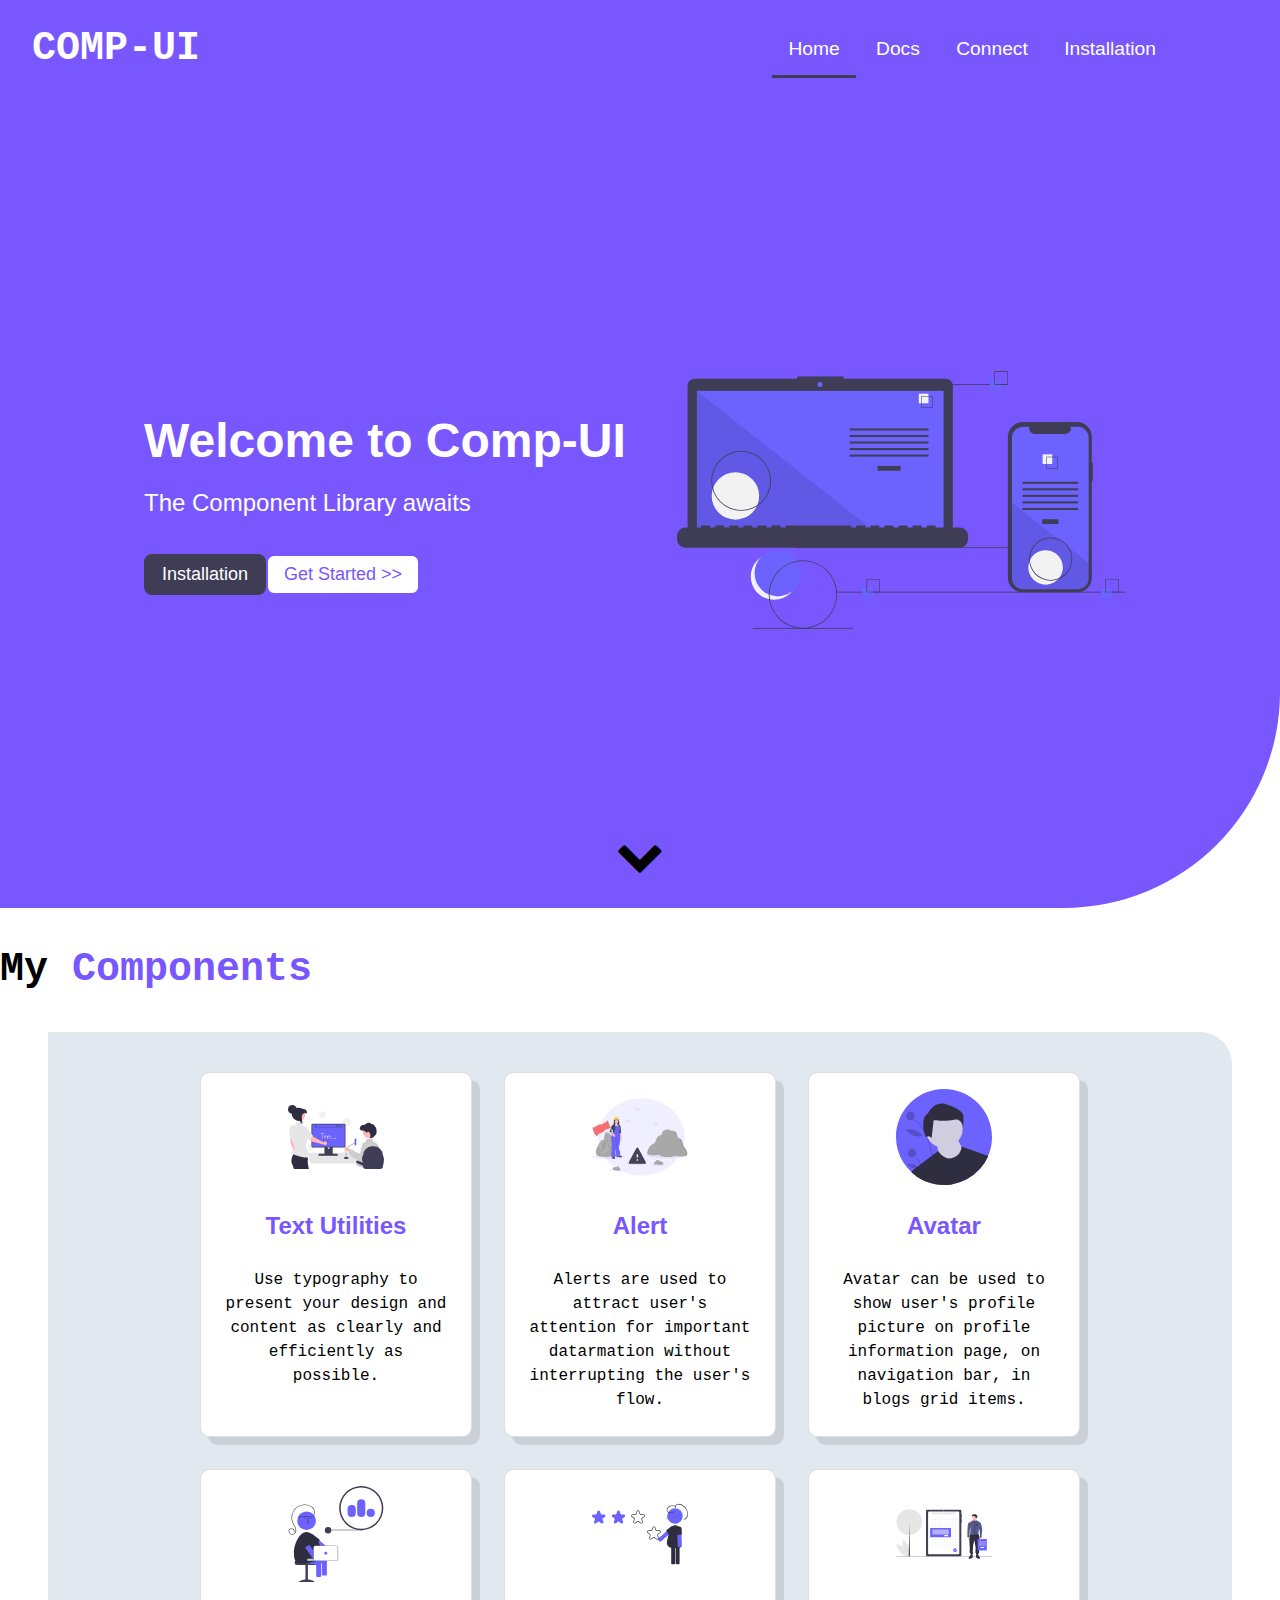
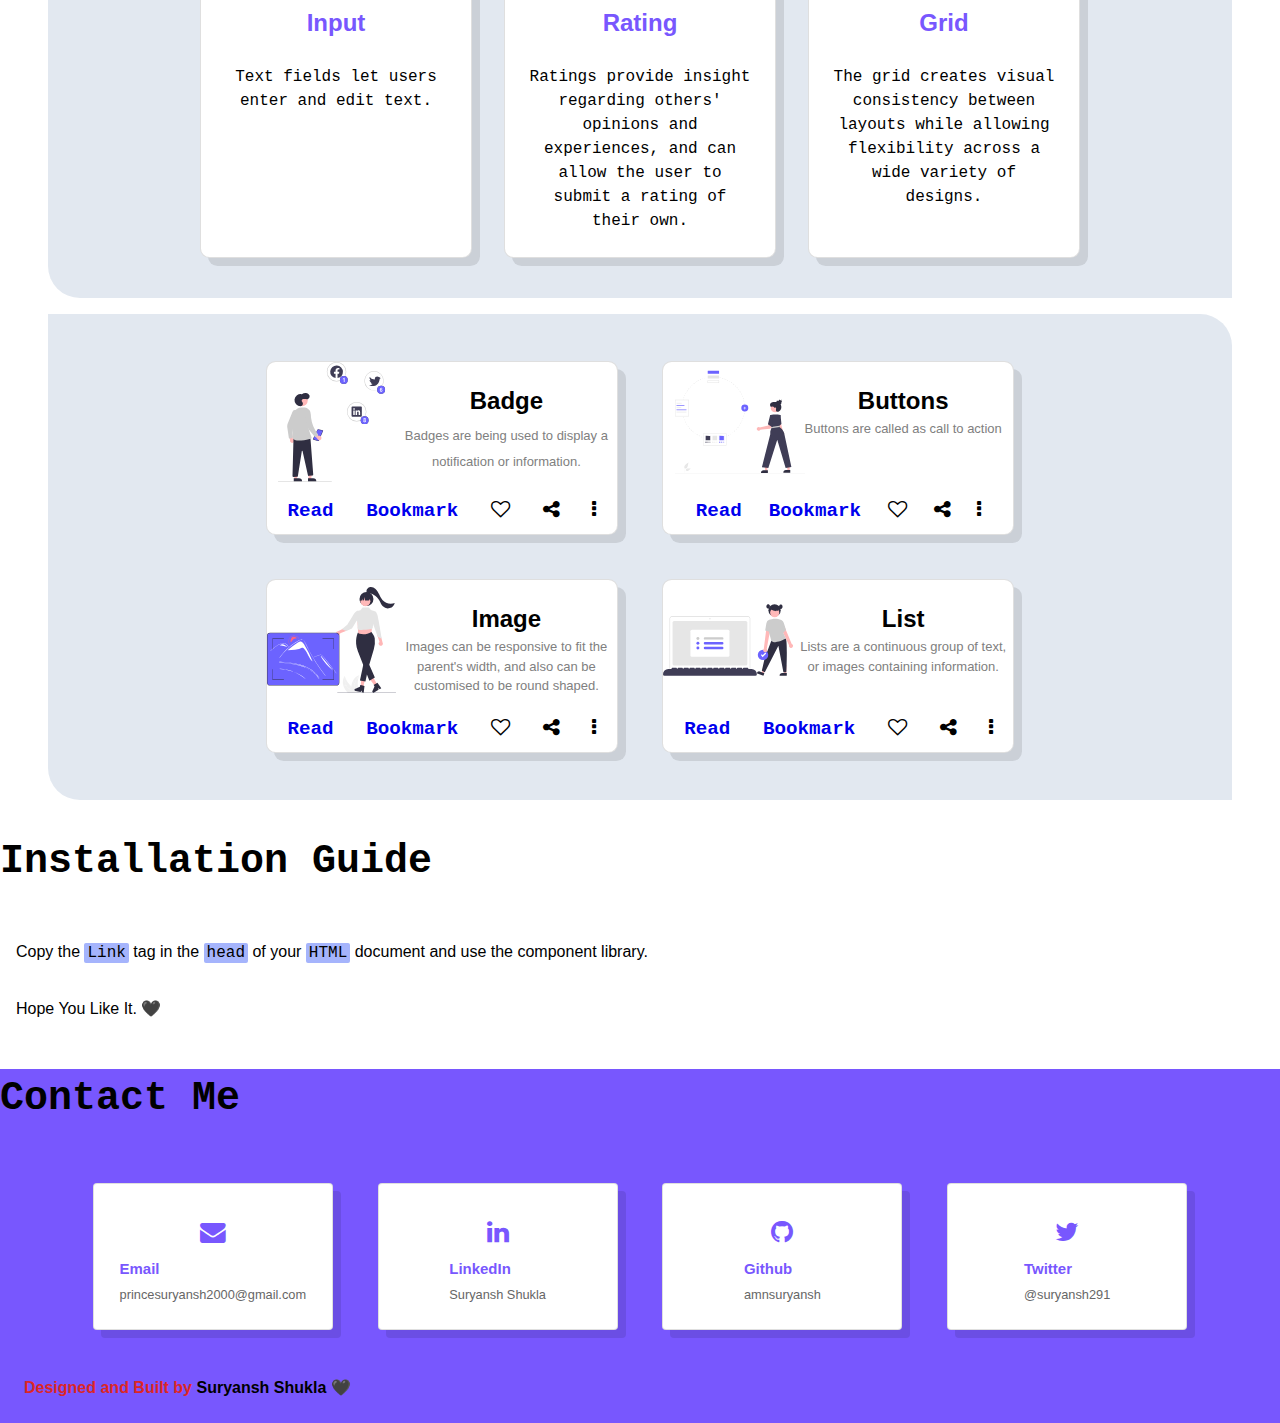
==== index.html @ 0c231077 "chore: created index.html, base.css and assets" ====
<!DOCTYPE html>
<html lang="en">

<head>
    <meta charset="UTF-8">
    <meta http-equiv="X-UA-Compatible" content="IE=edge">
    <meta name="viewport" content="width=device-width, initial-scale=1.0">
    <link rel="stylesheet" href="https://cdnjs.cloudflare.com/ajax/libs/font-awesome/4.7.0/css/font-awesome.min.css" />
    <link rel="stylesheet" href="style.css">
    <link rel="shortcut icon" href="favicon.ico" type="image/x-icon">
    <title>COMP-UI | Home</title>
</head>

<body>
    <nav class="navbar">
        <a class="navbar-brand" href="#">
            <p class="brand-head wh-text">COMP-UI</p>
        </a>
        <div class="collapse navbar-collapse" id="collapsibleNavbar">
            <ul class="navbar-nav ml-auto">
                <li class="navbar-item">
                    <a class="nav-link active wh-text" href="#home">Home</a>
                </li>
                <li class="navbar-item">
                    <a class="nav-link wh-text" href="#components">Docs</a>
                </li>
                <li class="navbar-item">
                    <a class="nav-link wh-text" href="#footer">Connect</a>
                </li>
                <li class="navbar-item">
                    <a class="nav-link wh-text" href="#installation">Installation</a>
                </li>
            </ul>
        </div>
    </nav>


    <section class="home align-items-center" id="home">
        <div class="container">
            <div class="align-items-center">
                <div class="fg-7">
                    <div class="home-text">
                        <p class="cta-head">Welcome to Comp-UI</p>
                        <p class="cta-sub-head">The Component Library awaits</p>
                        <div class="home-btn">
                            <a href="#installation" class="btn-link"><button class="btn btn-primary">Installation</button></a>
                            <a href="#components" class="btn-link"><button class="btn btn-secondary">Get Started >></button></a>
                        </div>
                    </div>
                </div>
                <div class="fg-5 text-center">
                    <div class="home-img">
                        <img class="hero-img" src="/assets/hero-img.svg" alt="code-svg">
                    </div>
                </div>
            </div>
        </div>
        <p class="arrow"><a href="#components" class="comp-link"><i class="fa fa-chevron-down" id="fa"></i></a></p>
    </section>


    <section class="component" id="components">
        <h1 class="c-head text-center">My <span class="col-ch">Components</span></h1>
        <div class="c-container contact">
            <div class="row2">
                <a href="text-utility.html" class="comp-link mar-1">
                    <div class="v-card">
                        <div class="icon text-center"><img class="vc-img" src="/assets/text-utility-img.svg" alt="card"></div>
                        <h3 class="c-hero text-center">Text Utilities</h3>
                        <p class="m-text text-justify c-para">Use typography to present your design and content as clearly and efficiently as possible.</p>
                    </div>
                </a>
                <a href="/components/alert/alert.html" class="comp-link mar-1">
                    <div class="v-card">
                        <div class="icon text-center"><img class="vc-img" src="/assets/alert-img.svg" alt="card"></div>
                        <h3 class="c-hero text-center">Alert</h3>
                        <p class="m-text text-justify c-para">Alerts are used to attract user's attention for important datarmation without interrupting the user's flow.</p>
                    </div>
                </a>
                <a href="avatar.html" class="comp-link mar-1">
                    <div class="v-card">
                        <div class="icon text-center"><img class="vc-img" src="/assets/avatar-1.svg" alt="card"></div>
                        <h3 class="c-hero text-center">Avatar</h3>
                        <p class="m-text text-justify c-para">Avatar can be used to show user's profile picture on profile information page, on navigation bar, in blogs grid items.</p>
                    </div>
                </a>
                <a href="input.html" class="comp-link mar-1">
                    <div class="v-card">
                        <div class="icon text-center"><img class="vc-img" src="/assets/input-img.svg" alt="card"></div>
                        <h3 class="c-hero text-center">Input</h3>
                        <p class="m-text text-justify c-para">Text fields let users enter and edit text.</p>
                    </div>
                </a>
                <a href="rating.html" class="comp-link mar-1">
                    <div class="v-card">
                        <div class="icon text-center"><img class="vc-img" src="/assets/rating-img.svg" alt="card"></div>
                        <h3 class="c-hero text-center">Rating</h3>
                        <p class="m-text text-justify c-para">Ratings provide insight regarding others' opinions and experiences, and can allow the user to submit a rating of their own.</p>
                    </div>
                </a>
                <a href="grid-component.html" class="comp-link mar-1">
                    <div class="v-card">
                        <div class="icon text-center"><img class="vc-img" src="/assets/grid-comp.svg" alt="card"></div>
                        <h3 class="c-hero text-center">Grid</h3>
                        <p class="m-text text-justify c-para">The grid creates visual consistency between layouts while allowing flexibility across a wide variety of designs.</p>
                    </div>
                </a>
            </div>
        </div>
    </section>


    <section class="component">
        <div class="c-container contact">
            <div class="row2">
                <div class="hc-card">
                    <div class="itachi-card-2">
                        <div class="horizontal">
                            <div class="_img"><img class="h-img" src="/assets/badge-img.svg" alt="itachi" /></div>
                            <div class="_head">
                                <a href="badge.html" class="comp-link">
                                    <div class="uchiha">Badge</div>
                                </a>
                                <sub class="place">Badges are being used to display a notification or information.</sub>
                            </div>
                        </div>
                        <div class="links">
                            <a class="_read c-h-link" href="/">Read</a>
                            <a class="_mark c-h-link" href="/">Bookmark</a>
                            <a class=" c-h-link"><i class="fa fa-heart-o"></i></a>
                            <a class=" c-h-link"><i class="fa fa-share-alt"></i></a>
                            <a class=" c-h-link"><i class="fa fa-ellipsis-v"></i></a>
                        </div>
                    </div>
                </div>
                <div class="hc-card">
                    <div class="itachi-card-2">
                        <div class="horizontal">
                            <div class="_img"><img class="h-img" src="/assets/button-img.svg" alt="itachi" /></div>
                            <div class="_head">
                                <a href="button.html" class="comp-link">
                                    <div class="uchiha">Buttons</div>
                                </a>
                                <div class="place">Buttons are called as call to action</div>
                            </div>
                        </div>
                        <div class="links">
                            <a class="_read c-h-link" href="/">Read</a>
                            <a class="_mark c-h-link" href="/">Bookmark</a>
                            <a class=" c-h-link"><i class="fa fa-heart-o"></i></a>
                            <a class=" c-h-link"><i class="fa fa-share-alt"></i></a>
                            <a class=" c-h-link"><i class="fa fa-ellipsis-v"></i></a>
                        </div>
                    </div>
                </div>
                <div class="hc-card">
                    <div class="itachi-card-2">
                        <div class="horizontal">
                            <div class="_img"><img class="h-img" src="/assets/image-1.svg" alt="itachi" /></div>
                            <div class="_head">
                                <a href="image.html" class="comp-link">
                                    <div class="uchiha">Image</div>
                                </a>
                                <div class="place">Images can be responsive to fit the parent's width, and also can be customised to be round shaped.</div>
                            </div>
                        </div>
                        <div class="links">
                            <a class="_read c-h-link" href="/">Read</a>
                            <a class="_mark c-h-link" href="/">Bookmark</a>
                            <a class=" c-h-link"><i class="fa fa-heart-o"></i></a>
                            <a class=" c-h-link"><i class="fa fa-share-alt"></i></a>
                            <a class=" c-h-link"><i class="fa fa-ellipsis-v"></i></a>
                        </div>
                    </div>
                </div>
                <div class="hc-card">
                    <div class="itachi-card-2">
                        <div class="horizontal">
                            <div class="_img"><img class="h-img" src="/assets/list-img-2.svg" alt="itachi" /></div>
                            <div class="_head">
                                <a href="list.html" class="comp-link">
                                    <div class="uchiha">List</div>
                                </a>
                                <div class="place">Lists are a continuous group of text, or images containing information.</div>
                            </div>
                        </div>
                        <div class="links">
                            <a class="_read c-h-link" href="/">Read</a>
                            <a class="_mark c-h-link" href="/">Bookmark</a>
                            <a class=" c-h-link"><i class="fa fa-heart-o"></i></a>
                            <a class=" c-h-link"><i class="fa fa-share-alt"></i></a>
                            <a class=" c-h-link"><i class="fa fa-ellipsis-v"></i></a>
                        </div>
                    </div>
                </div>
            </div>
        </div>
    </section>


    <section class="comp-container" id="installation">
        <h1 class="c-head text-center">Installation Guide</h1>
        <div class="description h5">
            Copy the <code>Link</code> tag in the <code>head</code> of your <code>HTML</code> document and use the component library.
        </div>
        <div class="text-center">

        </div>
        <div class="description h5">
            <div class="colored-text">Hope You Like It. 🖤</div>
        </div>
    </section>

    <footer class="footer" id="footer">
        <h1 class="c-head text-center">Contact Me</h1>
        <div class="contact">
            <div class="row2">
                <div class="card">
                    <div class="contact-icon">
                        <a class="contact-link" href="mailto:princesuryansh2000@gmail.com" target="_blank"><i class="fa fa-envelope"></i></a>
                    </div>
                    <div class="data text-center">
                        <h3><a class="contact-link" href="mailto:princesuryansh2000@gmail.com" target="_blank">Email</a></h3>
                        <span class="span">princesuryansh2000@gmail.com</span>
                    </div>
                </div>
                <div class="card">
                    <div class="contact-icon">
                        <a class="contact-link" href="https://www.linkedin.com/in/suryansh-shukla-21b6a9194/" target="_blank"><i
                                class="fa fa-linkedin"></i></a>
                    </div>
                    <div class="data text-center">
                        <h3><a class="contact-link" href="https://www.linkedin.com/in/suryansh-shukla-21b6a9194/" target="_blank">LinkedIn</a></h3>
                        <span class="span">Suryansh Shukla</span>
                    </div>
                </div>
                <div class="card">
                    <div class="contact-icon">
                        <a class="contact-link" href="https://github.com/amnsuryansh" target="_blank"><i class="fa fa-github"></i></a>
                    </div>
                    <div class="data text-center">
                        <h3><a class="contact-link" href="https://github.com/amnsuryansh" target="_blank">Github</a></h3>
                        <span class="span">amnsuryansh</span>
                    </div>
                </div>
                <div class="card">
                    <div class="contact-icon">
                        <a class="contact-link" href="https://twitter.com/suryansh291" target="_blank"><i class="fa fa-twitter"></i></a>
                    </div>
                    <div class="data text-center">
                        <h3><a class="contact-link" href="https://twitter.com/suryansh291" target="_blank">Twitter</a></h3>
                        <span class="span">@suryansh291</span>
                    </div>
                </div>
            </div>
        </div>
        <h2 class="f-h2 text-center">Designed and Built by <span class="f-name">Suryansh Shukla 🖤 </span></h2>
    </footer>
</body>

</html>
---- style.css ----
@import url("./styles/base.css");
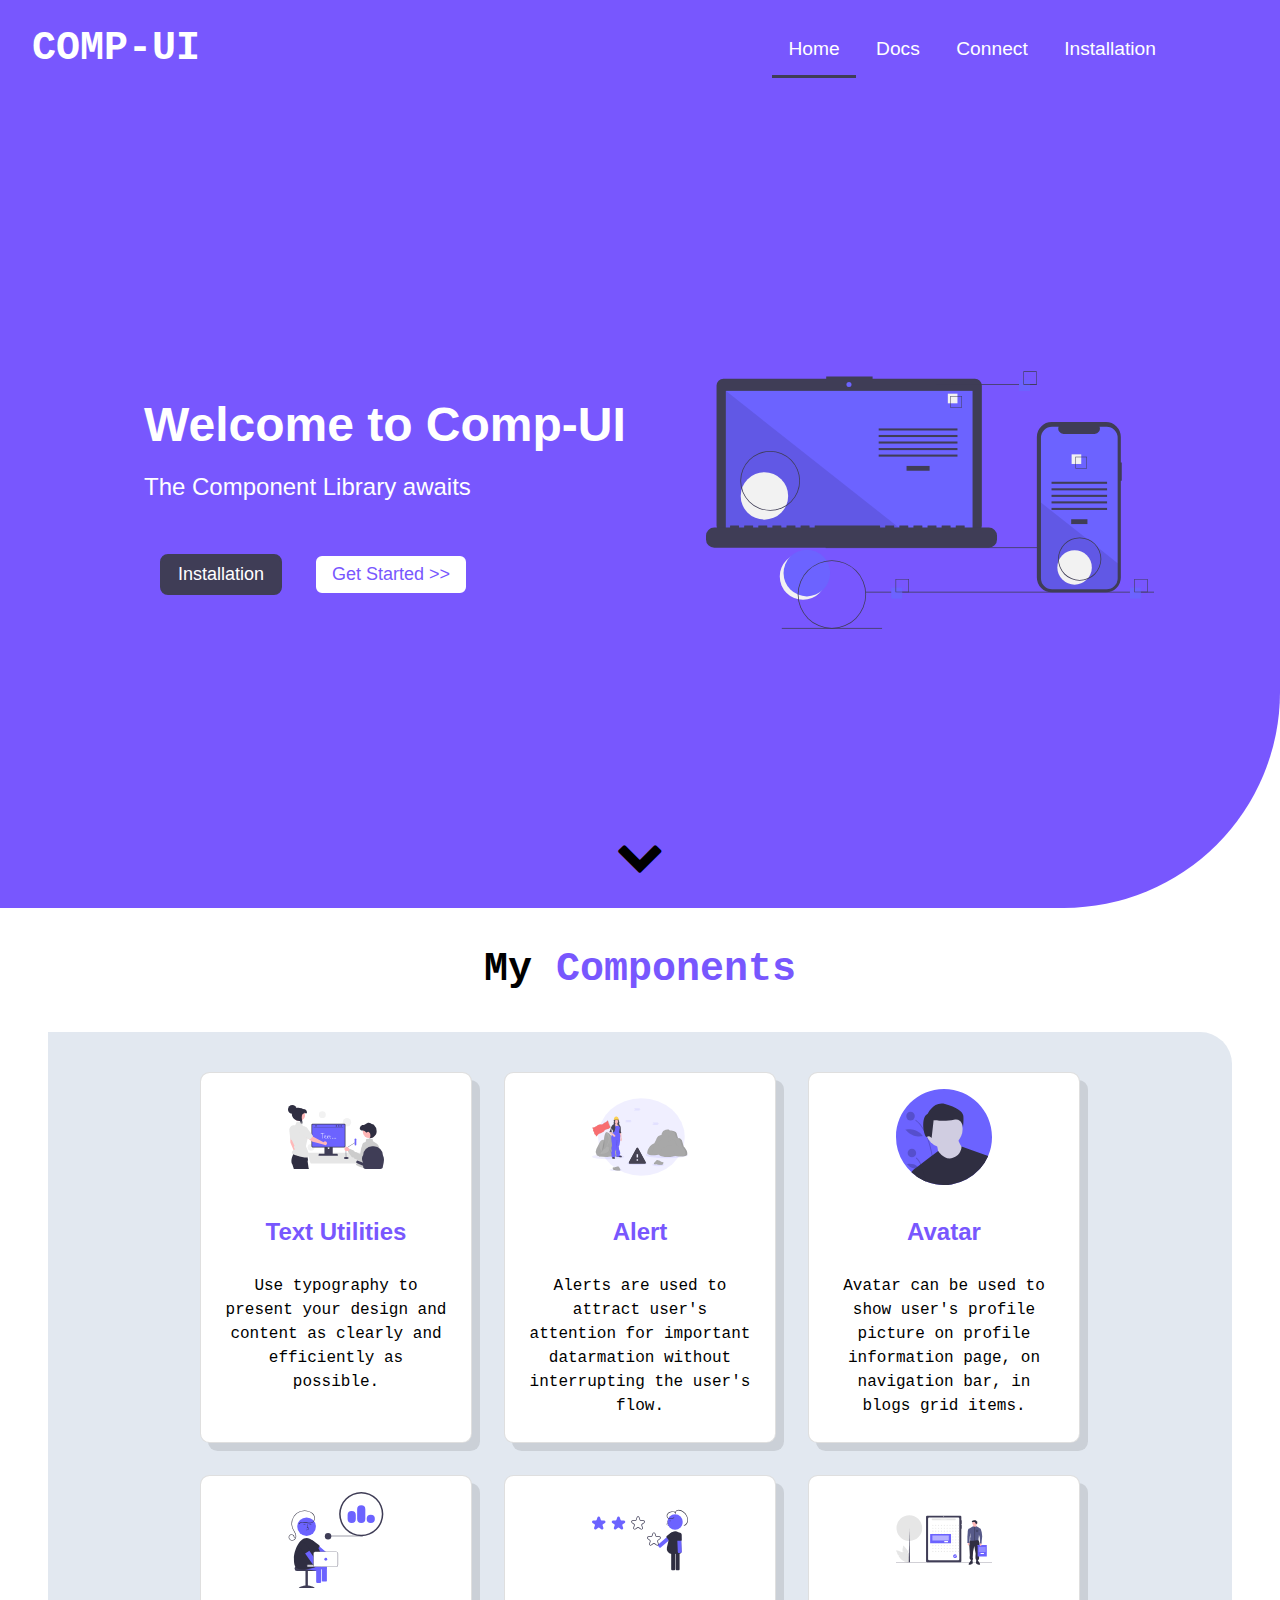
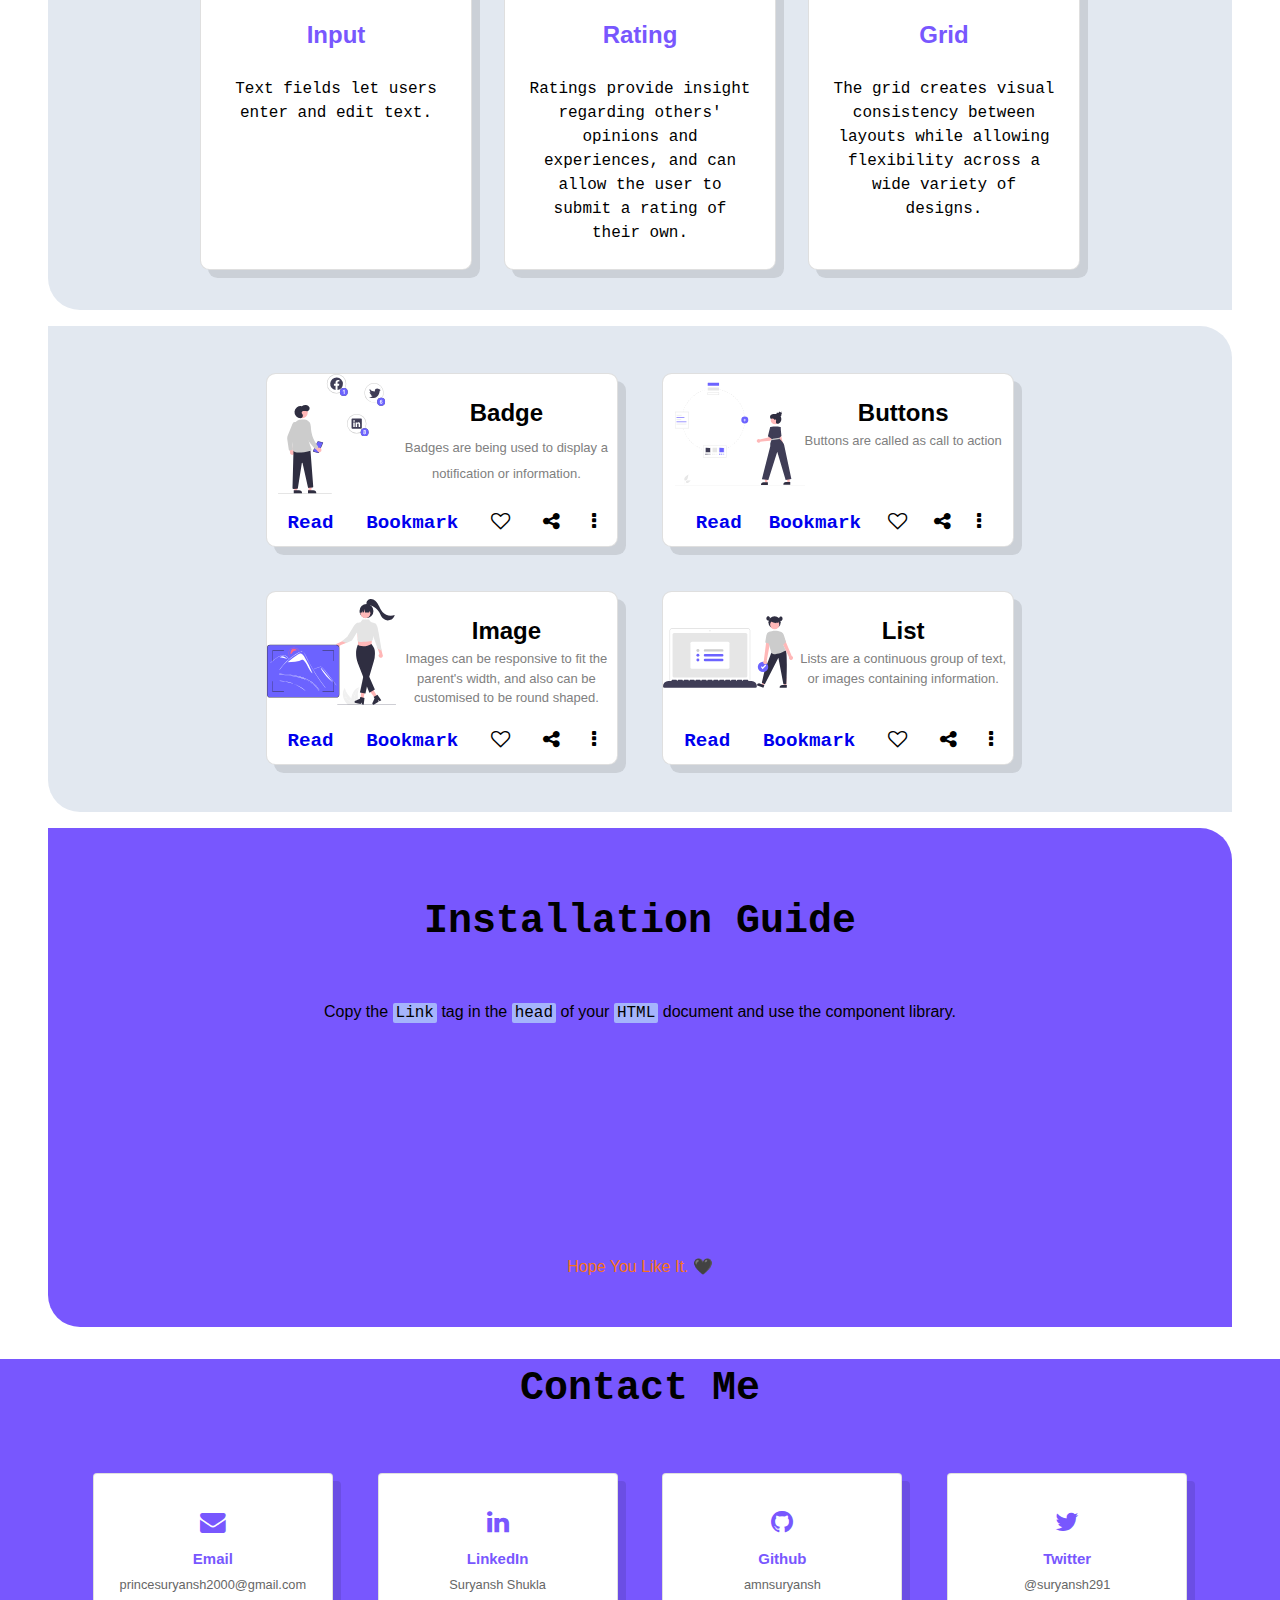
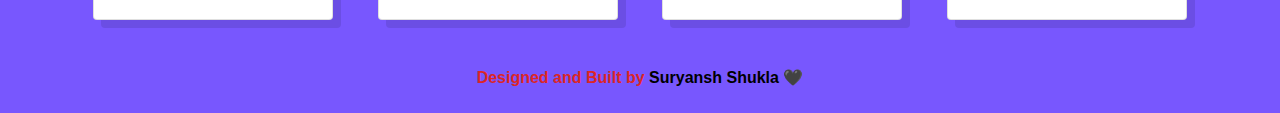
==== commit 131be8a4: "feat:added base.css in installation guide" ====
--- a/index.html
+++ b/index.html
@@ -43,8 +43,10 @@
                         <p class="cta-head">Welcome to Comp-UI</p>
                         <p class="cta-sub-head">The Component Library awaits</p>
                         <div class="home-btn">
-                            <a href="#installation" class="btn-link"><button class="btn btn-primary">Installation</button></a>
-                            <a href="#components" class="btn-link"><button class="btn btn-secondary">Get Started >></button></a>
+                            <a href="#installation" class="btn-link"><button
+                                    class="btn btn-primary">Installation</button></a>
+                            <a href="#components" class="btn-link"><button class="btn btn-secondary">Get Started
+                                    >></button></a>
                         </div>
                     </div>
                 </div>
@@ -65,7 +67,8 @@
             <div class="row2">
                 <a href="text-utility.html" class="comp-link mar-1">
                     <div class="v-card">
-                        <div class="icon text-center"><img class="vc-img" src="/assets/text-utility-img.svg" alt="card"></div>
+                        <div class="icon text-center"><img class="vc-img" src="/assets/text-utility-img.svg" alt="card">
+                        </div>
                         <h3 class="c-hero text-center">Text Utilities</h3>
                         <p class="m-text text-justify c-para">Use typography to present your design and content as clearly and efficiently as possible.</p>
                     </div>
@@ -181,7 +184,8 @@
                                 <a href="list.html" class="comp-link">
                                     <div class="uchiha">List</div>
                                 </a>
-                                <div class="place">Lists are a continuous group of text, or images containing information.</div>
+                                <div class="place">Lists are a continuous group of text, or images containing information.
+                                </div>
                             </div>
                         </div>
                         <div class="links">
@@ -204,7 +208,9 @@
             Copy the <code>Link</code> tag in the <code>head</code> of your <code>HTML</code> document and use the component library.
         </div>
         <div class="text-center">
-
+            <iframe src="https://carbon.now.sh/embed?bg=rgba%28120%2C87%2C254%2C1%29&t=twilight&wt=none&l=auto&width=680&ds=false&dsyoff=20px&dsblur=68px&wc=true&wa=true&pv=56px&ph=56px&ln=false&fl=1&fm=Fira+Code&fs=14px&lh=152%25&si=false&es=2x&wm=false&code=https%253A%252F%252Fsuryansh-compui.netlify.app%252Fstyles%252Fbase.css%2520%2520%2520%2520%2520%2520%2520%2520%2520%2520%2520%2520%2520%2520%2520%2520%2520%2520%2520%2520%2520%2520%2520%2520%2520%2520%2520%2520%2520%2520%2520%2520%2520%2520%2520%2520%2520%2520%2520%2520%2520%2520%2520%2520%2520%2520%2520%2520%2520%2520%2520%2520%2520"
+                style="width: 1024px; height: 191px; border:0; transform: scale(1); overflow:hidden;" sandbox="allow-scripts allow-same-origin">
+            </iframe>
         </div>
         <div class="description h5">
             <div class="colored-text">Hope You Like It. 🖤</div>
@@ -217,17 +223,18 @@
             <div class="row2">
                 <div class="card">
                     <div class="contact-icon">
-                        <a class="contact-link" href="mailto:princesuryansh2000@gmail.com" target="_blank"><i class="fa fa-envelope"></i></a>
-                    </div>
-                    <div class="data text-center">
-                        <h3><a class="contact-link" href="mailto:princesuryansh2000@gmail.com" target="_blank">Email</a></h3>
+                        <a class="contact-link" href="mailto:princesuryansh2000@gmail.com" target="_blank"><i
+                                class="fa fa-envelope"></i></a>
+                    </div>
+                    <div class="data text-center">
+                        <h3><a class="contact-link" href="mailto:princesuryansh2000@gmail.com" target="_blank">Email</a>
+                        </h3>
                         <span class="span">princesuryansh2000@gmail.com</span>
                     </div>
                 </div>
                 <div class="card">
                     <div class="contact-icon">
-                        <a class="contact-link" href="https://www.linkedin.com/in/suryansh-shukla-21b6a9194/" target="_blank"><i
-                                class="fa fa-linkedin"></i></a>
+                        <a class="contact-link" href="https://www.linkedin.com/in/suryansh-shukla-21b6a9194/" target="_blank"><i class="fa fa-linkedin"></i></a>
                     </div>
                     <div class="data text-center">
                         <h3><a class="contact-link" href="https://www.linkedin.com/in/suryansh-shukla-21b6a9194/" target="_blank">LinkedIn</a></h3>
@@ -236,19 +243,23 @@
                 </div>
                 <div class="card">
                     <div class="contact-icon">
-                        <a class="contact-link" href="https://github.com/amnsuryansh" target="_blank"><i class="fa fa-github"></i></a>
-                    </div>
-                    <div class="data text-center">
-                        <h3><a class="contact-link" href="https://github.com/amnsuryansh" target="_blank">Github</a></h3>
+                        <a class="contact-link" href="https://github.com/amnsuryansh" target="_blank"><i
+                                class="fa fa-github"></i></a>
+                    </div>
+                    <div class="data text-center">
+                        <h3><a class="contact-link" href="https://github.com/amnsuryansh" target="_blank">Github</a>
+                        </h3>
                         <span class="span">amnsuryansh</span>
                     </div>
                 </div>
                 <div class="card">
                     <div class="contact-icon">
-                        <a class="contact-link" href="https://twitter.com/suryansh291" target="_blank"><i class="fa fa-twitter"></i></a>
-                    </div>
-                    <div class="data text-center">
-                        <h3><a class="contact-link" href="https://twitter.com/suryansh291" target="_blank">Twitter</a></h3>
+                        <a class="contact-link" href="https://twitter.com/suryansh291" target="_blank"><i
+                                class="fa fa-twitter"></i></a>
+                    </div>
+                    <div class="data text-center">
+                        <h3><a class="contact-link" href="https://twitter.com/suryansh291" target="_blank">Twitter</a>
+                        </h3>
                         <span class="span">@suryansh291</span>
                     </div>
                 </div>
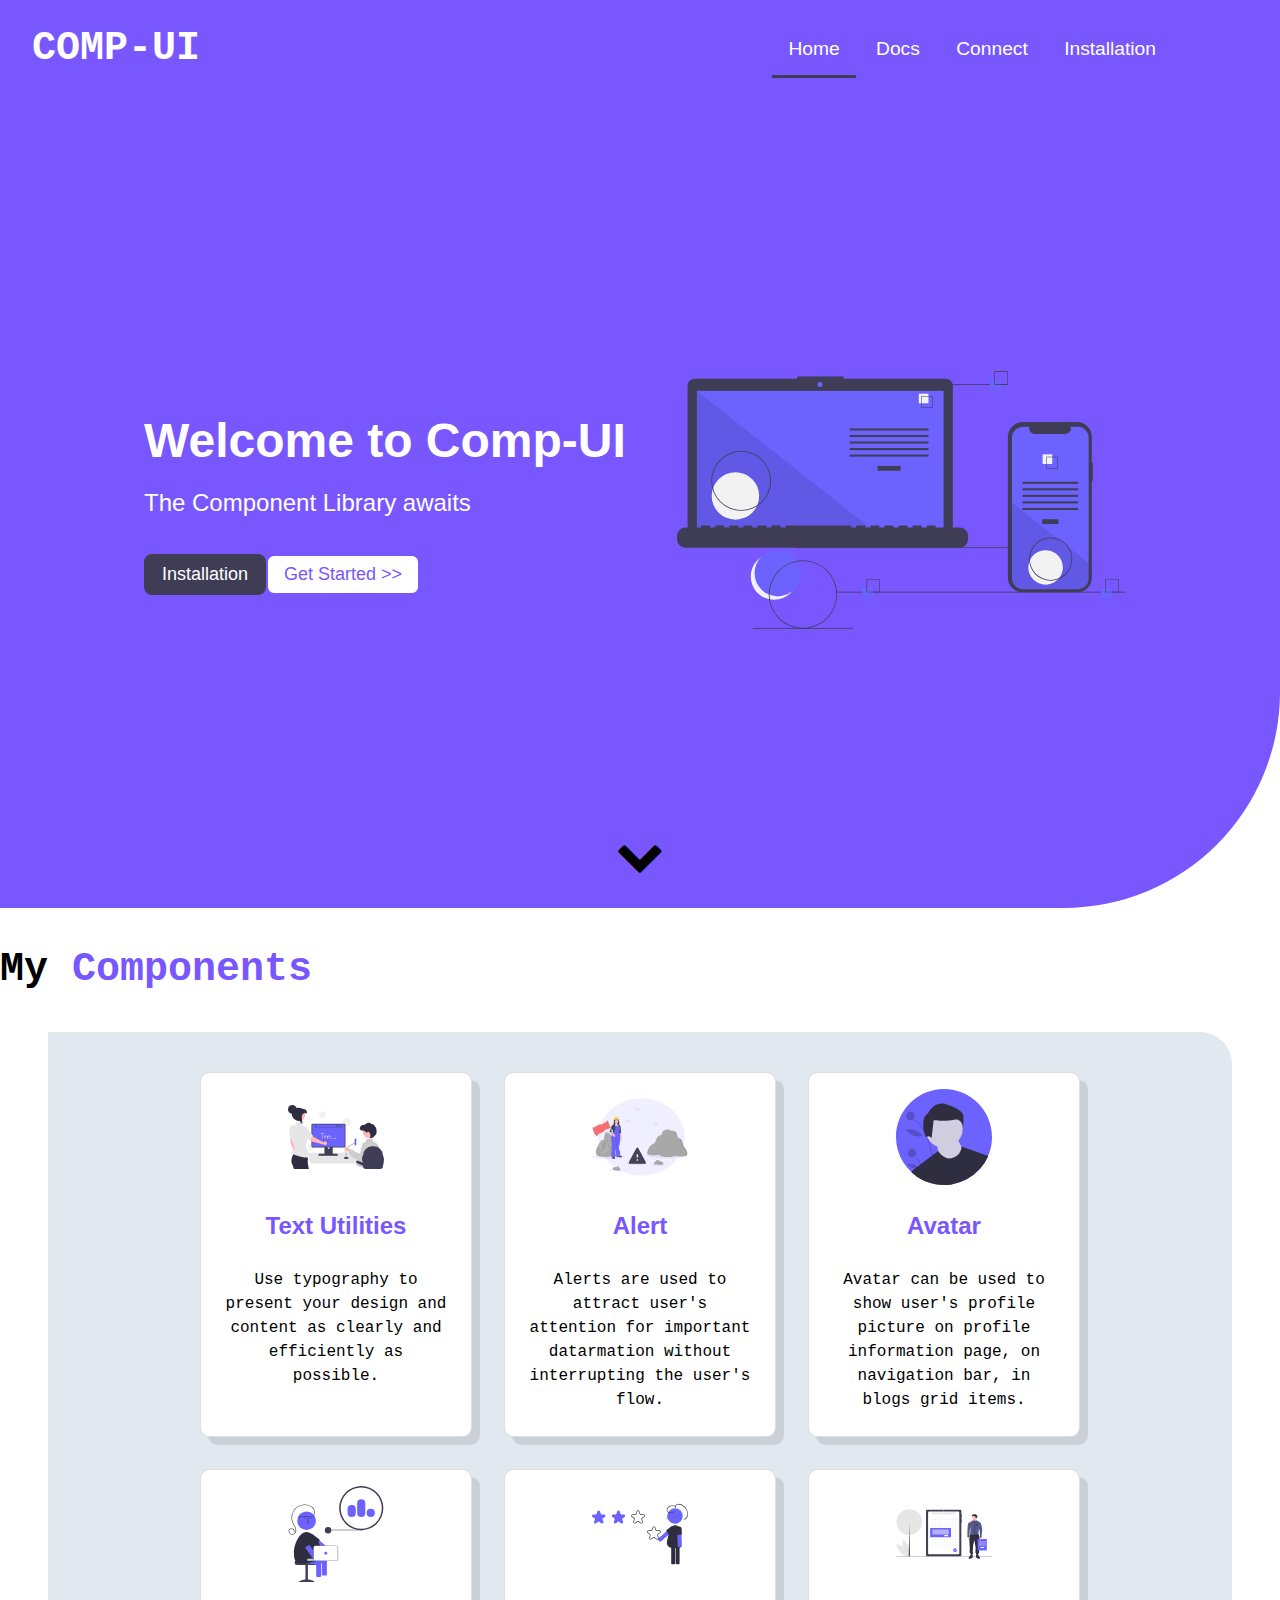
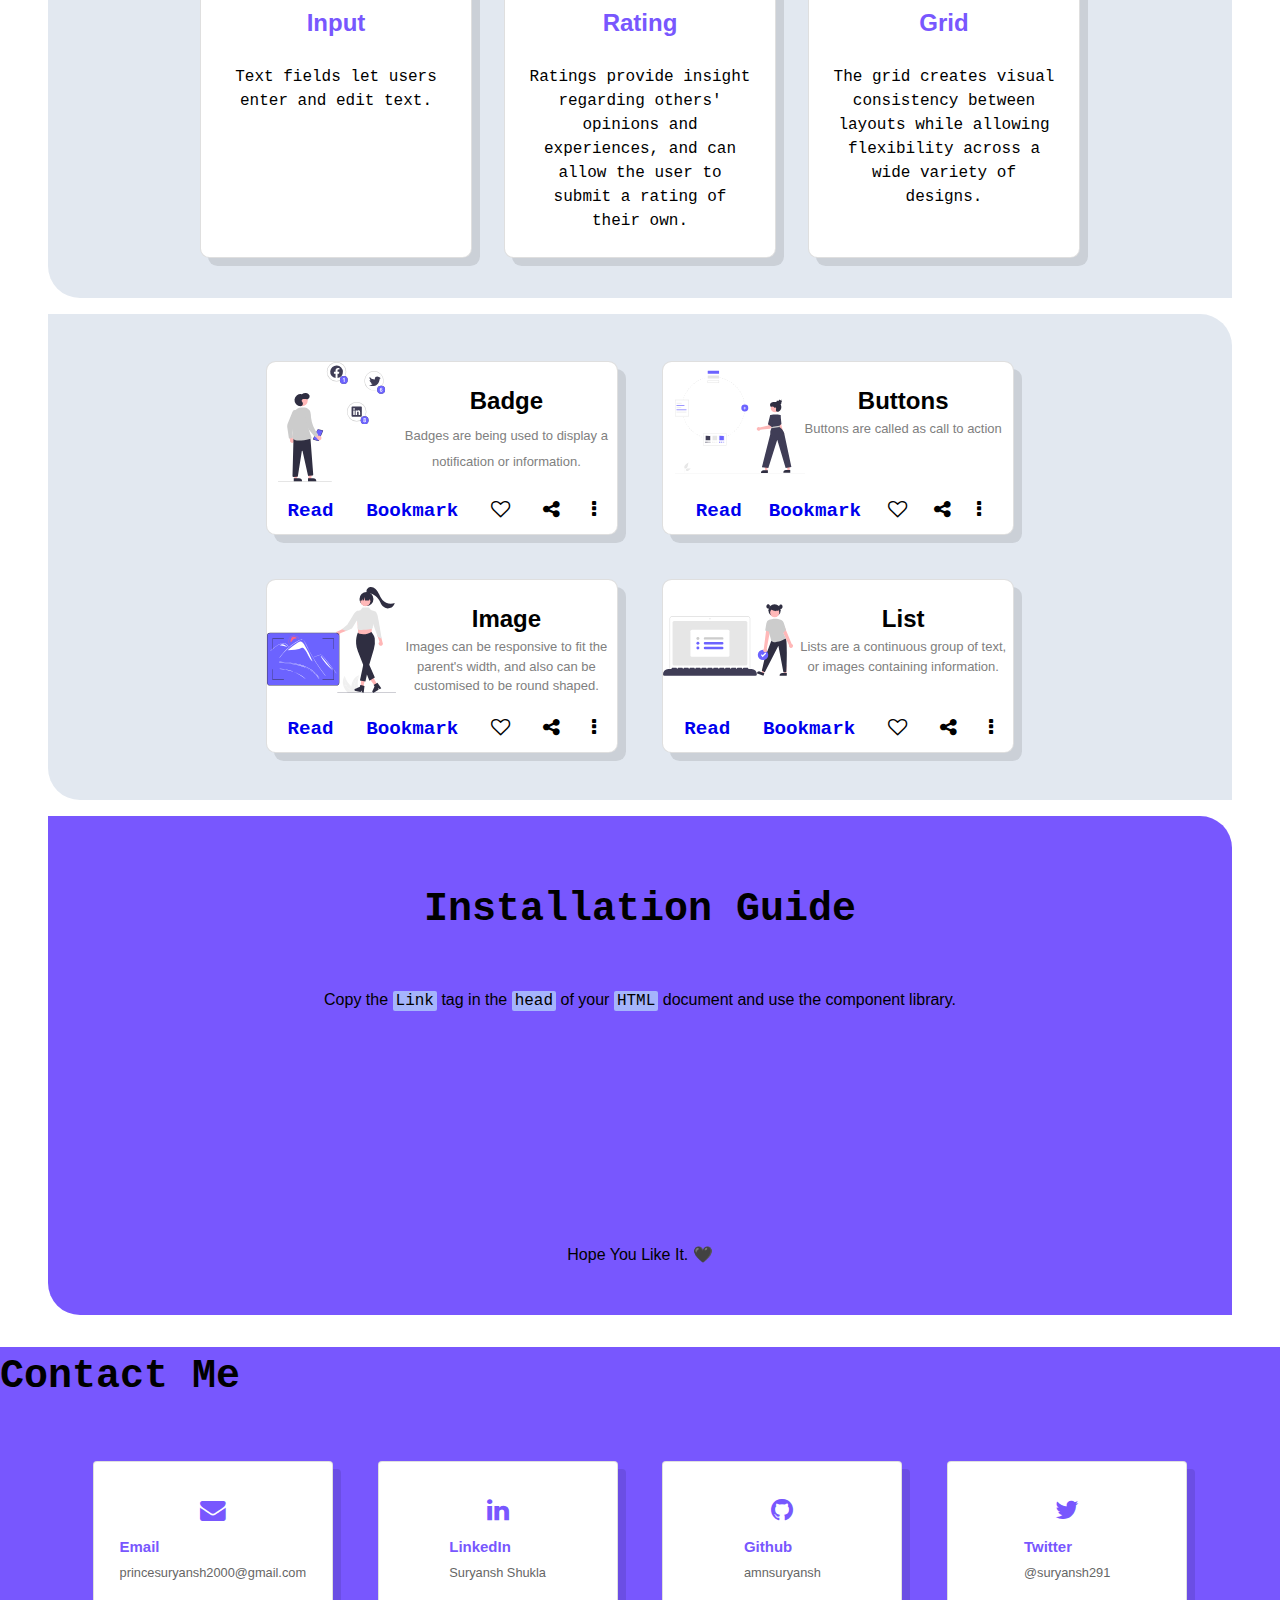
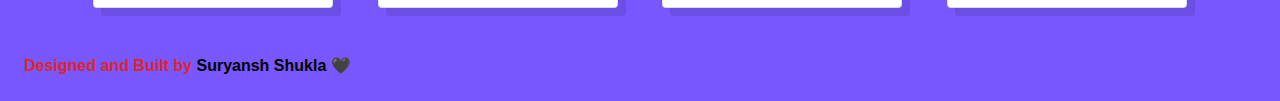
==== commit 298d8675: "assets chnage in path" ====
--- a/index.html
+++ b/index.html
@@ -52,7 +52,7 @@
                 </div>
                 <div class="fg-5 text-center">
                     <div class="home-img">
-                        <img class="hero-img" src="/assets/hero-img.svg" alt="code-svg">
+                        <img class="hero-img" src="./assets/hero-img.svg" alt="code-svg">
                     </div>
                 </div>
             </div>
@@ -67,7 +67,7 @@
             <div class="row2">
                 <a href="text-utility.html" class="comp-link mar-1">
                     <div class="v-card">
-                        <div class="icon text-center"><img class="vc-img" src="/assets/text-utility-img.svg" alt="card">
+                        <div class="icon text-center"><img class="vc-img" src="./assets/text-utility-img.svg" alt="card">
                         </div>
                         <h3 class="c-hero text-center">Text Utilities</h3>
                         <p class="m-text text-justify c-para">Use typography to present your design and content as clearly and efficiently as possible.</p>
@@ -75,35 +75,35 @@
                 </a>
                 <a href="/components/alert/alert.html" class="comp-link mar-1">
                     <div class="v-card">
-                        <div class="icon text-center"><img class="vc-img" src="/assets/alert-img.svg" alt="card"></div>
+                        <div class="icon text-center"><img class="vc-img" src="./assets/alert-img.svg" alt="card"></div>
                         <h3 class="c-hero text-center">Alert</h3>
                         <p class="m-text text-justify c-para">Alerts are used to attract user's attention for important datarmation without interrupting the user's flow.</p>
                     </div>
                 </a>
                 <a href="avatar.html" class="comp-link mar-1">
                     <div class="v-card">
-                        <div class="icon text-center"><img class="vc-img" src="/assets/avatar-1.svg" alt="card"></div>
+                        <div class="icon text-center"><img class="vc-img" src="./assets/avatar-1.svg" alt="card"></div>
                         <h3 class="c-hero text-center">Avatar</h3>
                         <p class="m-text text-justify c-para">Avatar can be used to show user's profile picture on profile information page, on navigation bar, in blogs grid items.</p>
                     </div>
                 </a>
                 <a href="input.html" class="comp-link mar-1">
                     <div class="v-card">
-                        <div class="icon text-center"><img class="vc-img" src="/assets/input-img.svg" alt="card"></div>
+                        <div class="icon text-center"><img class="vc-img" src="./assets/input-img.svg" alt="card"></div>
                         <h3 class="c-hero text-center">Input</h3>
                         <p class="m-text text-justify c-para">Text fields let users enter and edit text.</p>
                     </div>
                 </a>
                 <a href="rating.html" class="comp-link mar-1">
                     <div class="v-card">
-                        <div class="icon text-center"><img class="vc-img" src="/assets/rating-img.svg" alt="card"></div>
+                        <div class="icon text-center"><img class="vc-img" src="./assets/rating-img.svg" alt="card"></div>
                         <h3 class="c-hero text-center">Rating</h3>
                         <p class="m-text text-justify c-para">Ratings provide insight regarding others' opinions and experiences, and can allow the user to submit a rating of their own.</p>
                     </div>
                 </a>
                 <a href="grid-component.html" class="comp-link mar-1">
                     <div class="v-card">
-                        <div class="icon text-center"><img class="vc-img" src="/assets/grid-comp.svg" alt="card"></div>
+                        <div class="icon text-center"><img class="vc-img" src="./assets/grid-comp.svg" alt="card"></div>
                         <h3 class="c-hero text-center">Grid</h3>
                         <p class="m-text text-justify c-para">The grid creates visual consistency between layouts while allowing flexibility across a wide variety of designs.</p>
                     </div>
@@ -119,7 +119,7 @@
                 <div class="hc-card">
                     <div class="itachi-card-2">
                         <div class="horizontal">
-                            <div class="_img"><img class="h-img" src="/assets/badge-img.svg" alt="itachi" /></div>
+                            <div class="_img"><img class="h-img" src="./assets/badge-img.svg" alt="itachi" /></div>
                             <div class="_head">
                                 <a href="badge.html" class="comp-link">
                                     <div class="uchiha">Badge</div>
@@ -139,7 +139,7 @@
                 <div class="hc-card">
                     <div class="itachi-card-2">
                         <div class="horizontal">
-                            <div class="_img"><img class="h-img" src="/assets/button-img.svg" alt="itachi" /></div>
+                            <div class="_img"><img class="h-img" src="./assets/button-img.svg" alt="itachi" /></div>
                             <div class="_head">
                                 <a href="button.html" class="comp-link">
                                     <div class="uchiha">Buttons</div>
@@ -159,7 +159,7 @@
                 <div class="hc-card">
                     <div class="itachi-card-2">
                         <div class="horizontal">
-                            <div class="_img"><img class="h-img" src="/assets/image-1.svg" alt="itachi" /></div>
+                            <div class="_img"><img class="h-img" src="./assets/image-1.svg" alt="itachi" /></div>
                             <div class="_head">
                                 <a href="image.html" class="comp-link">
                                     <div class="uchiha">Image</div>
@@ -179,7 +179,7 @@
                 <div class="hc-card">
                     <div class="itachi-card-2">
                         <div class="horizontal">
-                            <div class="_img"><img class="h-img" src="/assets/list-img-2.svg" alt="itachi" /></div>
+                            <div class="_img"><img class="h-img" src="./assets/list-img-2.svg" alt="itachi" /></div>
                             <div class="_head">
                                 <a href="list.html" class="comp-link">
                                     <div class="uchiha">List</div>
